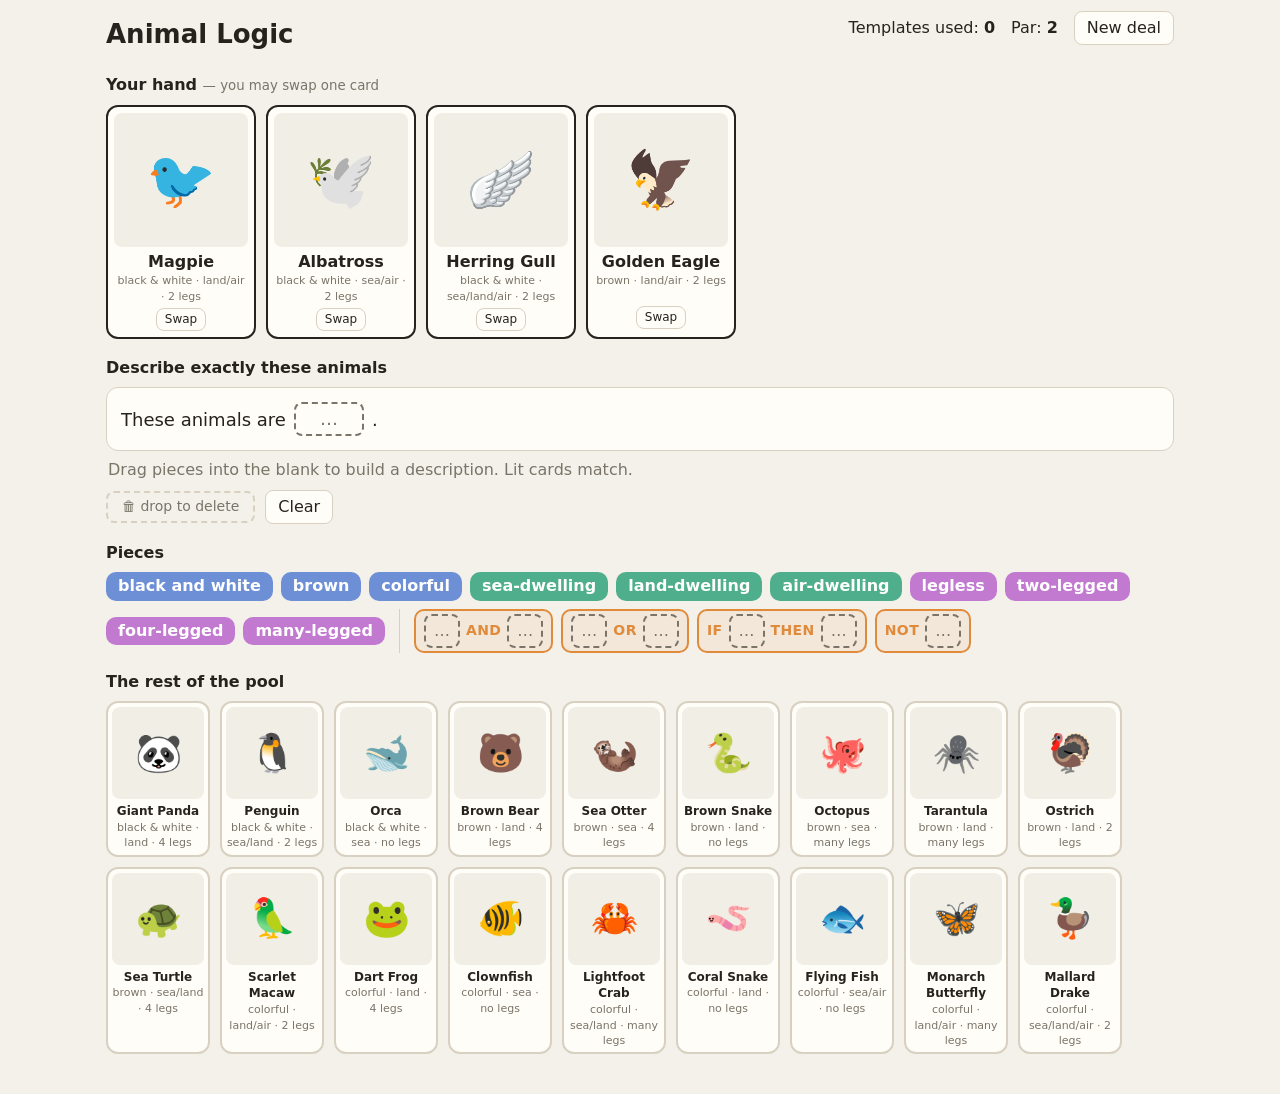
==== index.html @ 984aaaeb "Animal Logic: drag-and-drop logic puzzle game Co-Authored-By: Claude Sonnet 5.5 <noreply@anthropic.c" ====
<!doctype html>
<html lang="en">
<head>
<meta charset="utf-8">
<meta name="viewport" content="width=device-width, initial-scale=1">
<title>Animal Logic</title>
<link rel="stylesheet" href="style.css">
</head>
<body>
<header>
  <h1>Animal Logic</h1>
  <div id="scorebar">
    <span>Templates used: <b id="score">0</b></span>
    <span>Par: <b id="par">…</b></span>
    <button id="newdeal">New deal</button>
  </div>
</header>

<section>
  <h2>Your hand <small id="swaphint">— you may swap one card</small></h2>
  <div id="hand" class="cards big"></div>
</section>

<section>
  <h2>Describe exactly these animals</h2>
  <div id="sentence"><span class="lead">These animals are</span><div id="workspace"></div><span class="lead">.</span></div>
  <div id="status"></div>
  <div id="toolbar">
    <div id="trash" title="Drop here to delete">🗑 drop to delete</div>
    <button id="clear">Clear</button>
  </div>
</section>

<section>
  <h2>Pieces</h2>
  <div id="palette"></div>
</section>

<section>
  <h2>The rest of the pool</h2>
  <div id="pool" class="cards small"></div>
</section>

<script src="animals.js"></script>
<script src="logic.js"></script>
<script src="game.js"></script>
</body>
</html>
---- style.css ----
:root {
  --bg: #f4f1ea; --ink: #26231f; --muted: #7a7469; --card: #fffdf8; --line: #d8d1c2;
  --lit: #ffd84d; --lit-glow: rgba(255, 200, 0, .55); --bad: #d64545; --good: #2f9e5b;
  --col: #6d8fd6; --hab: #4fae8c; --leg: #c27ad1; --op: #e08a3c;
}
@media (prefers-color-scheme: dark) {
  :root { --bg: #1d1b18; --ink: #f1ece2; --muted: #a39b8c; --card: #2a2723; --line: #46413a; }
}
* { box-sizing: border-box; }
body { margin: 0; padding: 0 16px 40px; background: var(--bg); color: var(--ink); font: 16px/1.4 system-ui, sans-serif; max-width: 1100px; margin-inline: auto; }
header { display: flex; justify-content: space-between; align-items: center; flex-wrap: wrap; gap: 8px; }
h1 { margin: 16px 0 4px; font-size: 26px; }
h2 { font-size: 16px; margin: 18px 0 8px; } h2 small { font-weight: 400; color: var(--muted); }
button { font: inherit; padding: 5px 12px; border: 1px solid var(--line); background: var(--card); color: var(--ink); border-radius: 8px; cursor: pointer; }
button:hover:not(:disabled) { border-color: var(--ink); } button:disabled { opacity: .4; cursor: default; }
#scorebar { display: flex; gap: 16px; align-items: center; }

.cards { display: flex; flex-wrap: wrap; gap: 10px; }
.card { position: relative; background: var(--card); border: 2px solid var(--line); border-radius: 12px; padding: 6px; text-align: center; transition: opacity .15s, box-shadow .15s, border-color .15s, transform .15s; }
.big .card { width: 150px; } .small .card { width: 104px; font-size: 12px; padding: 4px; }
.card .pic { aspect-ratio: 1; display: grid; place-items: center; background: color-mix(in srgb, var(--line) 35%, transparent); border-radius: 8px; overflow: hidden; }
.card .pic img { width: 100%; height: 100%; object-fit: cover; }
.card .pic .emoji { font-size: 56px; } .small .card .pic .emoji { font-size: 38px; }
.card .nm { font-weight: 600; margin-top: 4px; }
.card .tags { color: var(--muted); font-size: 11px; min-height: 2.6em; }
.card .swap { margin-top: 4px; font-size: 12px; padding: 2px 8px; }
.card .mark { position: absolute; top: -8px; right: -8px; width: 24px; height: 24px; border-radius: 50%; color: #fff; display: none; place-items: center; font-weight: 700; font-size: 14px; }
.card.hand { border-color: var(--ink); }
.card.dim { opacity: .35; filter: grayscale(.8); }
.card.maybe { opacity: .8; }
.card.lit { border-color: var(--lit); box-shadow: 0 0 0 3px var(--lit), 0 0 18px 4px var(--lit-glow); transform: translateY(-2px); }
.card.wrong .mark { display: grid; background: var(--bad); }
.card.right .mark { display: grid; background: var(--good); }

#sentence { display: flex; align-items: center; flex-wrap: wrap; gap: 8px; font-size: 18px; padding: 14px; background: var(--card); border: 1px solid var(--line); border-radius: 12px; }
#workspace { display: contents; }
.slot { display: inline-block; min-width: 70px; min-height: 34px; line-height: 30px; text-align: center; border: 2px dashed var(--muted); border-radius: 8px; color: var(--muted); padding: 0 8px; }
.over { outline: 3px solid var(--op); outline-offset: 2px; background: color-mix(in srgb, var(--op) 18%, transparent); }
.node { display: inline-flex; align-items: center; gap: 6px; padding: 3px 8px; border-radius: 10px; cursor: grab; position: relative; }
.node.atom { color: #fff; font-weight: 600; padding: 3px 12px; }
.atom.color { background: var(--col); } .atom.habitat { background: var(--hab); } .atom.legs { background: var(--leg); }
.node.op { border: 2px solid var(--op); background: color-mix(in srgb, var(--op) 10%, transparent); flex-wrap: wrap; }
.kw { font-weight: 700; color: var(--op); font-size: 14px; letter-spacing: .03em; }
.del { border: 0; background: none; padding: 0 2px; color: var(--muted); font-size: 14px; line-height: 1; }
#status { margin: 8px 2px; min-height: 1.4em; color: var(--muted); }
#status.win { color: var(--good); font-weight: 700; font-size: 18px; }
#toolbar { display: flex; gap: 10px; align-items: center; }
#trash { border: 2px dashed var(--line); border-radius: 8px; padding: 4px 14px; color: var(--muted); font-size: 14px; }
#palette { display: flex; flex-wrap: wrap; gap: 8px; align-items: center; }
#palette .node { cursor: grab; }
#palette .sep { width: 1px; align-self: stretch; background: var(--line); margin: 0 6px; }
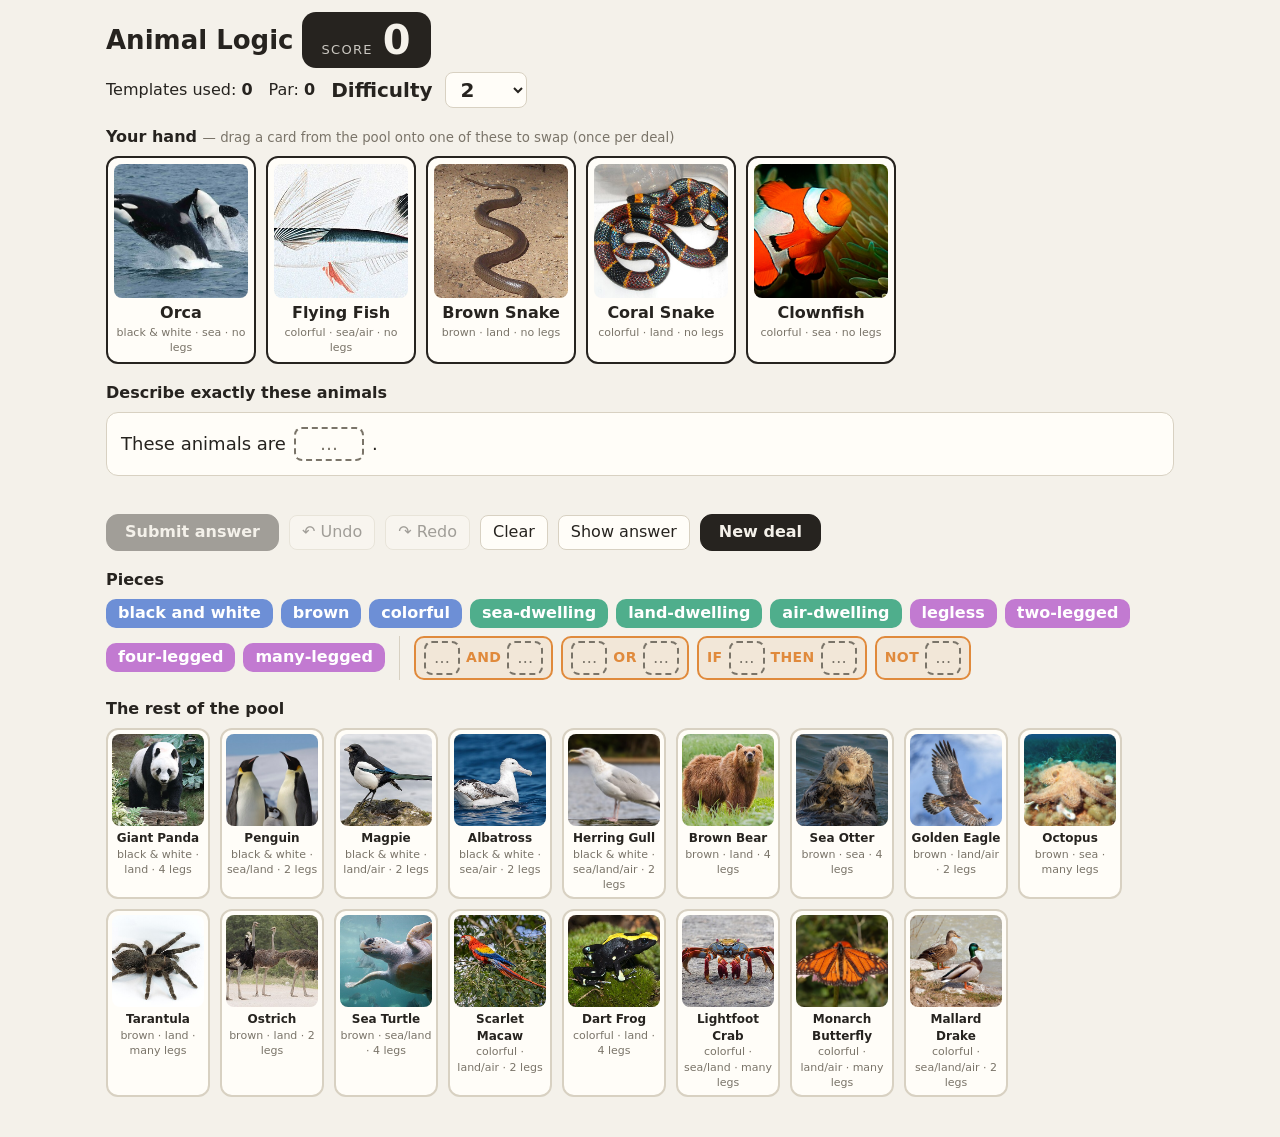
==== commit b9a4c9c3: "Backward-generated deals, drag swap, undo/redo, submit, photos, answer panel Co-Authored-By: Claude " ====
--- a/index.html
+++ b/index.html
@@ -9,15 +9,16 @@
 <body>
 <header>
   <h1>Animal Logic</h1>
-  <div id="scorebar">
-    <span>Templates used: <b id="score">0</b></span>
-    <span>Par: <b id="par">…</b></span>
-    <button id="newdeal">New deal</button>
-  </div>
+  <div id="scorebadge"><span class="lbl">Score</span><b id="total">0</b></div>
 </header>
+<div id="scorebar">
+  <span>Templates used: <b id="score">0</b></span>
+  <span>Par: <b id="par">…</b></span>
+  <label id="difflabel">Difficulty <select id="difficulty"><option value="mix">Mix</option><option>1</option><option selected>2</option><option>3</option><option>4</option></select></label>
+</div>
 
 <section>
-  <h2>Your hand <small id="swaphint">— you may swap one card</small></h2>
+  <h2>Your hand <small id="swaphint">— drag a card from the pool onto one of these to swap (once per deal)</small></h2>
   <div id="hand" class="cards big"></div>
 </section>
 
@@ -26,8 +27,12 @@
   <div id="sentence"><span class="lead">These animals are</span><div id="workspace"></div><span class="lead">.</span></div>
   <div id="status"></div>
   <div id="toolbar">
-    <div id="trash" title="Drop here to delete">🗑 drop to delete</div>
+    <button id="submit" class="primary">Submit answer</button>
+    <button id="undo" title="Undo (Ctrl/Cmd+Z)">↶ Undo</button>
+    <button id="redo" title="Redo (Ctrl/Cmd+Shift+Z)">↷ Redo</button>
     <button id="clear">Clear</button>
+    <button id="showanswer">Show answer</button>
+    <button id="newdeal" class="primary">New deal</button>
   </div>
 </section>
 
@@ -41,6 +46,15 @@
   <div id="pool" class="cards small"></div>
 </section>
 
+<div id="answer" hidden>
+  <div class="panel">
+    <h2>Answer</h2>
+    <p id="answer-text"></p>
+    <p id="answer-count" class="muted"></p>
+    <div class="row"><button id="answer-new">New deal</button><button id="answer-close">Close</button></div>
+  </div>
+</div>
+
 <script src="animals.js"></script>
 <script src="logic.js"></script>
 <script src="game.js"></script>
--- a/style.css
+++ b/style.css
@@ -8,7 +8,7 @@
 }
 * { box-sizing: border-box; }
 body { margin: 0; padding: 0 16px 40px; background: var(--bg); color: var(--ink); font: 16px/1.4 system-ui, sans-serif; max-width: 1100px; margin-inline: auto; }
-header { display: flex; justify-content: space-between; align-items: center; flex-wrap: wrap; gap: 8px; }
+header { display: flex; justify-content: flex-start; align-items: center; gap: 24px; flex-wrap: wrap; gap: 8px; }
 h1 { margin: 16px 0 4px; font-size: 26px; }
 h2 { font-size: 16px; margin: 18px 0 8px; } h2 small { font-weight: 400; color: var(--muted); }
 button { font: inherit; padding: 5px 12px; border: 1px solid var(--line); background: var(--card); color: var(--ink); border-radius: 8px; cursor: pointer; }
@@ -49,3 +49,23 @@
 #palette { display: flex; flex-wrap: wrap; gap: 8px; align-items: center; }
 #palette .node { cursor: grab; }
 #palette .sep { width: 1px; align-self: stretch; background: var(--line); margin: 0 6px; }
+
+.card.swappable { cursor: grab; }
+
+#answer { position: fixed; inset: 0; background: rgba(0,0,0,.5); display: grid; place-items: center; z-index: 10; }
+#answer[hidden] { display: none; }
+#answer .panel { background: var(--card); border: 1px solid var(--line); border-radius: 14px; padding: 18px 22px; max-width: 520px; margin: 16px; }
+#answer p { font-size: 18px; } #answer .muted { color: var(--muted); font-size: 14px; }
+#answer .row { display: flex; gap: 10px; }
+
+#scorebadge { display: flex; align-items: baseline; gap: 10px; padding: 6px 20px; margin-top: 12px; background: var(--ink); color: var(--bg); border-radius: 14px; }
+#scorebadge .lbl { text-transform: uppercase; letter-spacing: .1em; font-size: 13px; opacity: .8; }
+#scorebadge b { font-size: 40px; line-height: 1.1; font-variant-numeric: tabular-nums; }
+#scorebar { margin: 4px 0 0; flex-wrap: wrap; }
+
+button[hidden] { display: none; }
+button.primary { padding: 6px 18px; font-size: 16px; font-weight: 700; background: var(--ink); color: var(--bg); border-color: var(--ink); border-radius: 12px; }
+button.primary:hover:not(:disabled) { transform: translateY(-1px); box-shadow: 0 3px 10px rgba(0,0,0,.25); }
+
+#difflabel { font-size: 20px; font-weight: 600; }
+#difflabel select { font: inherit; padding: 4px 10px; margin-left: 6px; border-radius: 8px; border: 1px solid var(--line); background: var(--card); color: var(--ink); }
